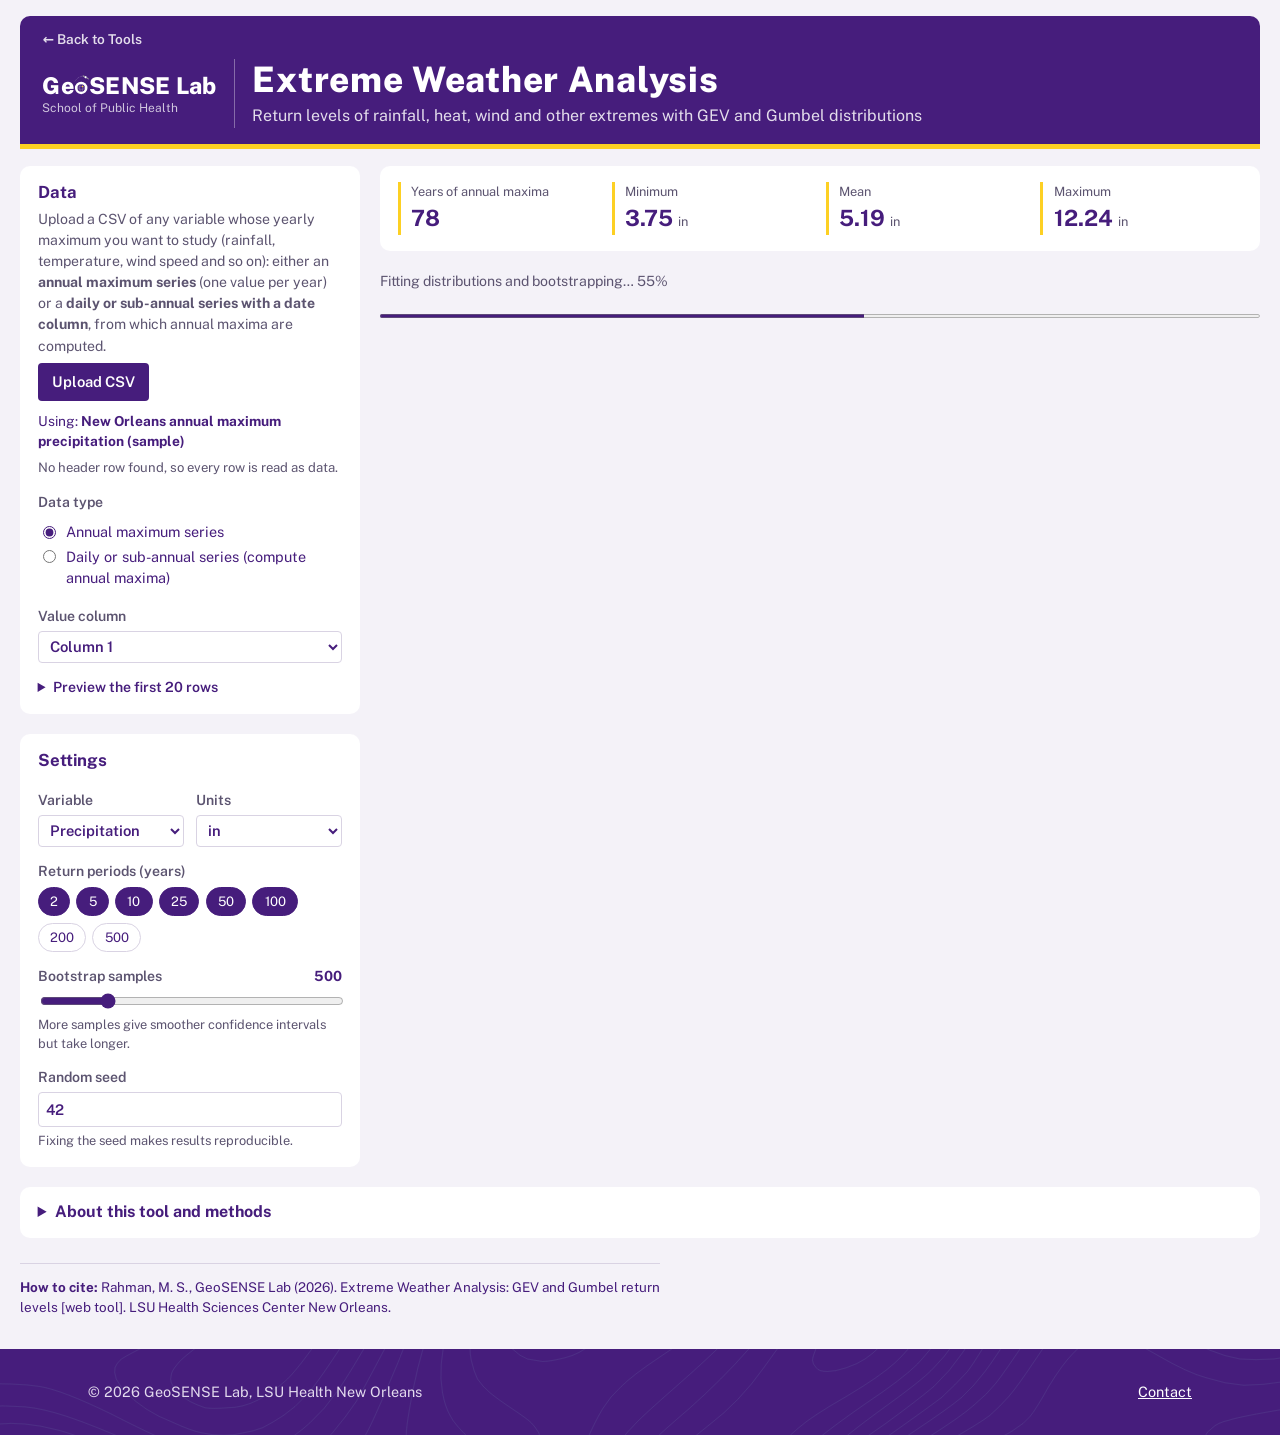
==== tools/extreme-weather/index.html @ 5d40f3b7 "Update Extreme Weather build from shaheen0901/extreme-weather@1d66983" ====
<!doctype html>
<html lang="en">
  <head>
    <meta charset="UTF-8" />
    <link rel="icon" type="image/svg+xml" href="./favicon.svg" />
    <meta name="viewport" content="width=device-width, initial-scale=1.0" />
    <meta name="description" content="Estimate return levels of extreme rainfall, heat, wind and other events with GEV and Gumbel distributions and bootstrap confidence intervals." />
    <link rel="preconnect" href="https://fonts.googleapis.com" />
    <link rel="preconnect" href="https://fonts.gstatic.com" crossorigin />
    <link href="https://fonts.googleapis.com/css2?family=Public+Sans:wght@400;600;700;800&display=swap" rel="stylesheet" />
    <title>Extreme Weather Analysis</title>
    <script type="module" crossorigin src="./assets/index-BOCvIs3c.js"></script>
    <link rel="stylesheet" crossorigin href="./assets/index-DHsHz8c8.css">
  </head>
  <body>
    <div id="root"></div>
  </body>
</html>
---- tools/extreme-weather/assets/index-DHsHz8c8.css ----
:root{--lsu-purple:#461d7c;--lsu-gold:#fdd023;--hover-dark:#000;--bg:#f4f2f8;--panel:#fff;--ink:#461d7c;--ink-2:#5c5470;--line:#d9d3e3;--accent:var(--lsu-purple);--accent-ink:#fff;--haze:#fff6d1;--error:#a3302a;--radius-sm:4px;--radius-lg:10px;color:var(--ink);background:var(--bg);--lightningcss-light:initial;--lightningcss-dark: ;color-scheme:light;font-family:Public Sans,system-ui,-apple-system,Segoe UI,Roboto,sans-serif;font-size:16px;line-height:1.5}*{box-sizing:border-box}body{margin:0}html,body{overflow-x:clip}h1,h2{margin:0;line-height:1.2}h2{color:var(--lsu-purple);margin-bottom:.5rem;font-size:1.05rem;font-weight:700}a{color:var(--accent)}code{background:var(--panel);border-radius:var(--radius-sm);padding:0 .25em;font-size:.9em}:focus-visible{outline:3px solid var(--accent);outline-offset:2px}.sr-only{clip:rect(0 0 0 0);white-space:nowrap;border:0;width:1px;height:1px;margin:-1px;padding:0;position:absolute;overflow:hidden}.app{max-width:1440px;margin:0 auto;padding:1rem 1.25rem 2rem}.masthead{background:var(--lsu-purple);color:#fff;border-bottom:5px solid var(--lsu-gold);border-radius:var(--radius-lg) var(--radius-lg) 0 0;padding:.7rem 1.4rem 1rem}.masthead-row{flex-wrap:wrap;justify-content:space-between;align-items:center;gap:1rem;display:flex}.back-link{color:#ffffffd9;margin-bottom:.6rem;font-size:.85rem;font-weight:600;text-decoration:none;display:inline-block}.back-link:hover{color:var(--lsu-gold);text-decoration:underline}.masthead h1{letter-spacing:.02em;font-size:2.2rem;font-weight:800}.tagline{color:#ffffffd9;margin:.15rem 0 0}.updated{text-align:right;color:#fffc;margin:0;font-size:.85rem}.masthead :focus-visible{outline-color:var(--lsu-gold)}.brand{align-items:center;gap:1.1rem;display:flex}.brand-divider{background:#ffffff59;align-self:stretch;width:1px}.gs-brand{color:#fff;flex-direction:column;line-height:1.1;text-decoration:none;display:flex}.gs-word{letter-spacing:.01em;white-space:nowrap;font-size:1.45rem;font-weight:800}.gs-brand small{color:#ffffffbf;margin-top:.2rem;font-size:.75rem}.globe-o{vertical-align:baseline;width:.62em;height:1em;margin:0 .02em;display:inline-block}.banner{background:var(--haze);border-left:4px solid var(--lsu-gold);margin:0;padding:.55rem .9rem;font-size:.9rem}.layout{grid-template-columns:340px minmax(0,1fr);align-items:start;gap:1.25rem;margin-top:1.1rem;display:grid}.side{flex-direction:column;gap:1.25rem;display:flex}.side>section,.panel,.summary{background:var(--panel);border-radius:var(--radius-lg);padding:1rem 1.1rem}.results{flex-direction:column;gap:1.25rem;min-width:0;display:flex}.results>div{flex-direction:column;gap:1.25rem;display:flex}.two-col{grid-template-columns:minmax(0,1.4fr) minmax(0,1fr);align-items:start;gap:1.25rem;display:grid}@media (width<=960px){.layout,.two-col{grid-template-columns:minmax(0,1fr)}.brand{flex-wrap:wrap}.gs-word{font-size:1.15rem}.masthead h1{font-size:1.7rem}}input[type=number],input[type=text],select{font:inherit;color:var(--ink);border:1px solid var(--line);border-radius:var(--radius-sm);background:#fff;width:100%;min-width:0;padding:.35rem .45rem;font-size:.92rem}.chip{font:inherit;border:1px solid var(--line);color:var(--ink);cursor:pointer;background:#fff;border-radius:999px;padding:.25rem .7rem;font-size:.82rem}.chip.active{background:var(--lsu-purple);color:#fff;border-color:var(--lsu-purple)}.chip:hover:not(.active){border-color:var(--hover-dark)}.btn{font:inherit;cursor:pointer;border-radius:var(--radius-sm);border:1px solid var(--accent);background:var(--accent);color:var(--accent-ink);padding:.5rem .9rem;font-size:.92rem;font-weight:600}.btn.secondary{color:var(--accent);background:#fff}.btn:not(:disabled):hover{background:var(--hover-dark);border-color:var(--hover-dark)}.btn.secondary:not(:disabled):hover{color:var(--lsu-purple);background:#f1ecf8}.btn:disabled{opacity:.45;cursor:not-allowed}.link-btn{font:inherit;color:var(--accent);cursor:pointer;background:0 0;border:0;margin-top:.5rem;padding:0;font-size:.85rem;text-decoration:underline}.icon-btn{color:var(--ink-2);cursor:pointer;border-radius:var(--radius-sm);background:0 0;border:0;padding:.1rem .35rem;font-size:1.1rem;line-height:1}.icon-btn:hover{background:var(--bg);color:var(--ink)}.download .btn{width:100%;margin-top:.3rem}.state-dl{grid-template-columns:1fr auto;gap:.5rem;margin-top:.7rem;display:grid}.state-dl .btn{width:auto;margin-top:0}.table-scroll{overflow-x:auto}table{border-collapse:collapse;width:100%;font-size:.86rem}th{text-align:left;color:var(--ink-2);border-bottom:1px solid var(--line);padding:.3rem .35rem;font-weight:600}td{vertical-align:middle;border-bottom:1px solid #eef1f3;padding:.35rem}.num{text-align:right;font-variant-numeric:tabular-nums;white-space:nowrap}.dot{vertical-align:0;border-radius:50%;width:10px;height:10px;margin-right:.45rem;display:inline-block}.muted{color:var(--ink-2);margin:0 0 .4rem;font-size:.88rem}.notice{background:var(--haze);border-radius:var(--radius-sm);margin:0 0 .6rem;padding:.4rem .6rem;font-size:.86rem}.error{color:var(--error);font-size:.86rem}.chart{position:relative}.check{cursor:pointer;align-items:center;gap:.4rem;font-size:.88rem;display:inline-flex}.chart-empty{text-align:center;min-height:200px;color:var(--ink-2);border:1px dashed var(--line);border-radius:var(--radius-sm);place-items:center;padding:1rem;display:grid}.chart-empty p{max-width:44ch;margin:0}.about{background:var(--panel);border-radius:var(--radius-lg);margin-top:1.25rem;padding:.85rem 1.1rem}.about summary{cursor:pointer;color:var(--lsu-purple);font-weight:700}.about-body{max-width:80ch;margin-top:.6rem;font-size:.92rem}.about-body h3{color:var(--lsu-purple);margin:.9rem 0 .3rem;font-size:.95rem}.about-body ul{margin:0 0 .5rem;padding-left:1.2rem}.about-body li{margin-bottom:.25rem}.foot{border-top:1px solid var(--line);color:var(--ink-2);max-width:80ch;margin-top:1.6rem;padding-top:.8rem;font-size:.84rem}.foot p{margin:0 0 .35rem}.foot .cite{color:var(--ink)}.site-foot{background:var(--lsu-purple) url(../contours-dark.svg) 400px 300px / 1500px repeat;color:#e3daee;margin:2rem calc(50% - 50vw) -2rem;padding:2rem 0;font-size:.9rem}.site-foot-inner{flex-wrap:wrap;justify-content:space-between;gap:1rem;max-width:72rem;margin:0 auto;padding:0 1.5rem;display:flex}.site-foot a{color:#fff}.site-foot a:hover{color:var(--lsu-gold)}.site-foot :focus-visible{outline-color:var(--lsu-gold)}.status{max-width:60ch;margin:4rem auto;padding:0 1rem}.status h1{margin-bottom:.6rem;font-size:1.5rem}@media (prefers-reduced-motion:reduce){*{transition:none!important;animation:none!important}}.panel-head{flex-wrap:wrap;justify-content:space-between;align-items:center;gap:.5rem 1rem;margin-bottom:.5rem;display:flex}.panel-head h2{margin:0}.clear-btn{width:auto;padding:.4rem .85rem;font-size:.88rem}.side h2{margin-bottom:.4rem}.field{color:var(--ink-2);flex-direction:column;gap:.25rem;margin-top:.85rem;font-size:.88rem;font-weight:600;display:flex}.field small{font-size:.8rem;font-weight:400}.field-row{justify-content:space-between;display:flex}.field output{color:var(--ink);font-weight:700}input[type=range]{width:100%;accent-color:var(--lsu-purple)}fieldset.radio,fieldset.chips-field{border:0;min-width:0;margin:.85rem 0 0;padding:0}fieldset.radio legend,fieldset.chips-field legend{color:var(--ink-2);margin-bottom:.3rem;padding:0;font-size:.88rem;font-weight:600}fieldset.radio label{color:var(--ink);cursor:pointer;align-items:flex-start;gap:.45rem;margin:.2rem 0;font-size:.9rem;display:flex}fieldset.radio input{accent-color:var(--lsu-purple);margin-top:.3rem}.chips{flex-wrap:wrap;gap:.4rem;display:flex}.file-btn{cursor:pointer;border-radius:var(--radius-sm);background:var(--accent);color:#fff;padding:.5rem .9rem;font-size:.92rem;font-weight:600;display:inline-block}.file-btn:hover{background:var(--hover-dark)}.file-btn:focus-within{outline:3px solid var(--accent);outline-offset:2px}.file-btn input{opacity:0;width:1px;height:1px;position:absolute}.source{overflow-wrap:anywhere;margin:.6rem 0 0;font-size:.86rem}.source .link-btn{margin:0 0 0 .5rem}.hint{color:var(--ink-2);margin:.4rem 0 0;font-size:.82rem}.preview{margin-top:.85rem;font-size:.88rem}.preview summary{cursor:pointer;color:var(--lsu-purple);font-weight:600}.preview .table-scroll{max-height:320px;margin-top:.4rem;overflow:auto}.preview .table-scroll.short{max-height:240px}.preview .btn{margin-top:.6rem}.stat-row{grid-template-columns:repeat(auto-fit,minmax(130px,1fr));gap:.75rem;margin:0;display:grid}.stat-row div{border-left:3px solid var(--lsu-gold);padding-left:.65rem}.stat-row dt{color:var(--ink-2);font-size:.8rem}.stat-row dd{margin:0;font-size:1.4rem;font-weight:700}.stat-row small{color:var(--ink-2);font-size:.8rem;font-weight:400}.summary .notice,.summary .error{margin:.75rem 0 0}.progress{color:var(--ink-2);flex-direction:column;gap:.35rem;font-size:.88rem;display:flex}.progress progress{width:100%;height:8px;accent-color:var(--lsu-purple)}.stale{opacity:.55;transition:opacity .15s}.chart-wait{place-items:center;min-height:440px;display:grid}.btn.small{width:auto;padding:.4rem .85rem;font-size:.86rem}.results-table th{white-space:nowrap}.results-table th.gev{color:#c0392b}.results-table th.gum{color:#1f4e9c}.results-table td.num{font-variant-numeric:tabular-nums;white-space:nowrap}.results-table td.strong{font-weight:700}.panel>.muted:last-child{margin:.6rem 0 0}.aic{grid-template-columns:1fr 1fr;gap:.75rem;margin:.5rem 0 .75rem;display:grid}.aic div{border:1px solid var(--line);border-radius:var(--radius-sm);padding:.6rem .75rem}.aic div.best{border-color:var(--lsu-purple);box-shadow:inset 4px 0 0 var(--lsu-gold)}.aic dt{color:var(--ink-2);font-size:.85rem}.aic dd{font-variant-numeric:tabular-nums;margin:0;font-size:1.5rem;font-weight:700}.diagnostics summary{cursor:pointer;color:var(--lsu-purple);font-weight:700}.diagnostics .two-col{margin-top:.8rem}.params h3{margin:.4rem 0 .2rem;font-size:.98rem}.params ul{margin:0 0 .5rem;padding-left:1.2rem;font-size:.92rem}.field-pair{grid-template-columns:1fr 1fr;gap:.75rem;display:grid}.field-pair .field{margin-top:.85rem}
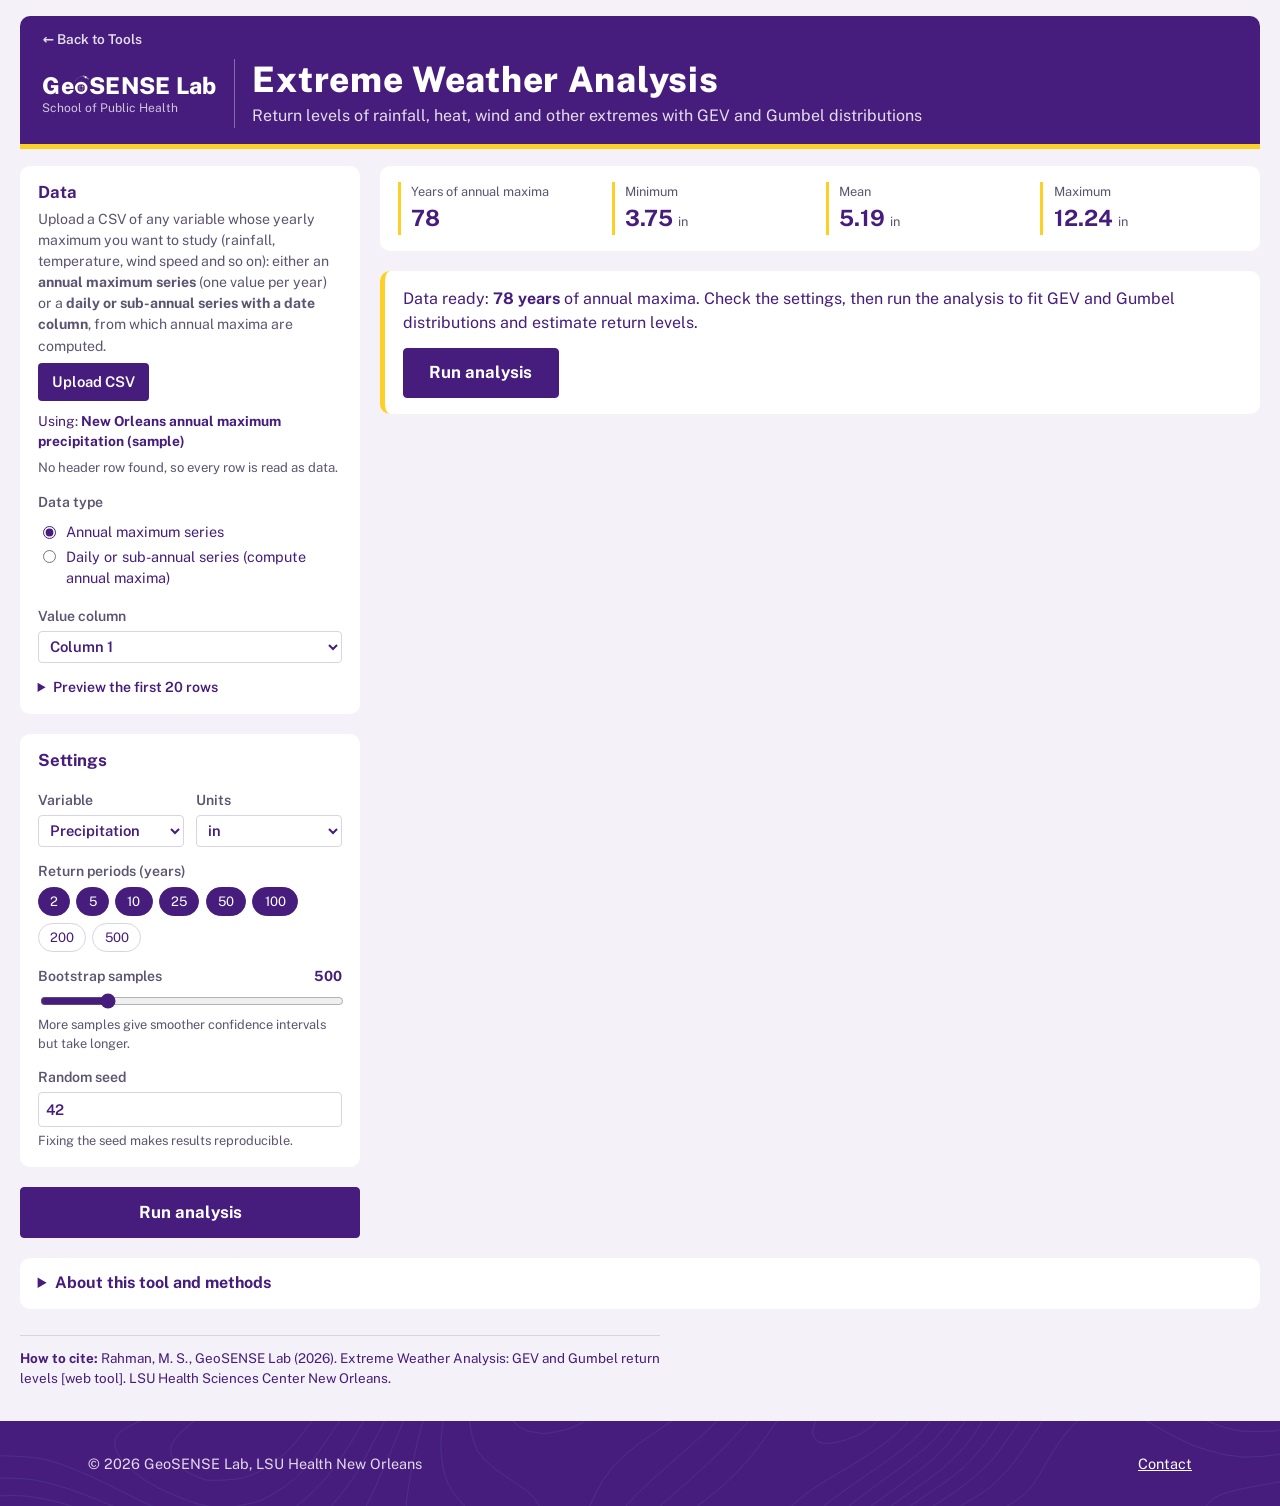
==== commit 4a0bcfcf: "Update Extreme Weather build from shaheen0901/extreme-weather@75c34a4" ====
--- a/tools/extreme-weather/index.html
+++ b/tools/extreme-weather/index.html
@@ -9,8 +9,8 @@
     <link rel="preconnect" href="https://fonts.gstatic.com" crossorigin />
     <link href="https://fonts.googleapis.com/css2?family=Public+Sans:wght@400;600;700;800&display=swap" rel="stylesheet" />
     <title>Extreme Weather Analysis</title>
-    <script type="module" crossorigin src="./assets/index-BOCvIs3c.js"></script>
-    <link rel="stylesheet" crossorigin href="./assets/index-DHsHz8c8.css">
+    <script type="module" crossorigin src="./assets/index-CHpJdyqD.js"></script>
+    <link rel="stylesheet" crossorigin href="./assets/index-BZBSYqC0.css">
   </head>
   <body>
     <div id="root"></div>
--- a/tools/extreme-weather/assets/index-BZBSYqC0.css
+++ b/tools/extreme-weather/assets/index-BZBSYqC0.css
@@ -0,0 +1 @@
+:root{--lsu-purple:#461d7c;--lsu-gold:#fdd023;--hover-dark:#000;--bg:#f4f2f8;--panel:#fff;--ink:#461d7c;--ink-2:#5c5470;--line:#d9d3e3;--accent:var(--lsu-purple);--accent-ink:#fff;--haze:#fff6d1;--error:#a3302a;--radius-sm:4px;--radius-lg:10px;color:var(--ink);background:var(--bg);--lightningcss-light:initial;--lightningcss-dark: ;color-scheme:light;font-family:Public Sans,system-ui,-apple-system,Segoe UI,Roboto,sans-serif;font-size:16px;line-height:1.5}*{box-sizing:border-box}body{margin:0}html,body{overflow-x:clip}h1,h2{margin:0;line-height:1.2}h2{color:var(--lsu-purple);margin-bottom:.5rem;font-size:1.05rem;font-weight:700}a{color:var(--accent)}code{background:var(--panel);border-radius:var(--radius-sm);padding:0 .25em;font-size:.9em}:focus-visible{outline:3px solid var(--accent);outline-offset:2px}.sr-only{clip:rect(0 0 0 0);white-space:nowrap;border:0;width:1px;height:1px;margin:-1px;padding:0;position:absolute;overflow:hidden}.app{max-width:1440px;margin:0 auto;padding:1rem 1.25rem 2rem}.masthead{background:var(--lsu-purple);color:#fff;border-bottom:5px solid var(--lsu-gold);border-radius:var(--radius-lg) var(--radius-lg) 0 0;padding:.7rem 1.4rem 1rem}.masthead-row{flex-wrap:wrap;justify-content:space-between;align-items:center;gap:1rem;display:flex}.back-link{color:#ffffffd9;margin-bottom:.6rem;font-size:.85rem;font-weight:600;text-decoration:none;display:inline-block}.back-link:hover{color:var(--lsu-gold);text-decoration:underline}.masthead h1{letter-spacing:.02em;font-size:2.2rem;font-weight:800}.tagline{color:#ffffffd9;margin:.15rem 0 0}.updated{text-align:right;color:#fffc;margin:0;font-size:.85rem}.masthead :focus-visible{outline-color:var(--lsu-gold)}.brand{align-items:center;gap:1.1rem;display:flex}.brand-divider{background:#ffffff59;align-self:stretch;width:1px}.gs-brand{color:#fff;flex-direction:column;line-height:1.1;text-decoration:none;display:flex}.gs-word{letter-spacing:.01em;white-space:nowrap;font-size:1.45rem;font-weight:800}.gs-brand small{color:#ffffffbf;margin-top:.2rem;font-size:.75rem}.globe-o{vertical-align:baseline;width:.62em;height:1em;margin:0 .02em;display:inline-block}.banner{background:var(--haze);border-left:4px solid var(--lsu-gold);margin:0;padding:.55rem .9rem;font-size:.9rem}.layout{grid-template-columns:340px minmax(0,1fr);align-items:start;gap:1.25rem;margin-top:1.1rem;display:grid}.side{flex-direction:column;gap:1.25rem;display:flex}.side>section,.panel,.summary{background:var(--panel);border-radius:var(--radius-lg);padding:1rem 1.1rem}.results{flex-direction:column;gap:1.25rem;min-width:0;display:flex}.results>div{flex-direction:column;gap:1.25rem;display:flex}.two-col{grid-template-columns:minmax(0,1.4fr) minmax(0,1fr);align-items:start;gap:1.25rem;display:grid}@media (width<=960px){.layout,.two-col{grid-template-columns:minmax(0,1fr)}.brand{flex-wrap:wrap}.gs-word{font-size:1.15rem}.masthead h1{font-size:1.7rem}}input[type=number],input[type=text],select{font:inherit;color:var(--ink);border:1px solid var(--line);border-radius:var(--radius-sm);background:#fff;width:100%;min-width:0;padding:.35rem .45rem;font-size:.92rem}.chip{font:inherit;border:1px solid var(--line);color:var(--ink);cursor:pointer;background:#fff;border-radius:999px;padding:.25rem .7rem;font-size:.82rem}.chip.active{background:var(--lsu-purple);color:#fff;border-color:var(--lsu-purple)}.chip:hover:not(.active){border-color:var(--hover-dark)}.btn{font:inherit;cursor:pointer;border-radius:var(--radius-sm);border:1px solid var(--accent);background:var(--accent);color:var(--accent-ink);padding:.5rem .9rem;font-size:.92rem;font-weight:600}.btn.secondary{color:var(--accent);background:#fff}.btn:not(:disabled):hover{background:var(--hover-dark);border-color:var(--hover-dark)}.btn.secondary:not(:disabled):hover{color:var(--lsu-purple);background:#f1ecf8}.btn:disabled{opacity:.45;cursor:not-allowed}.link-btn{font:inherit;color:var(--accent);cursor:pointer;background:0 0;border:0;margin-top:.5rem;padding:0;font-size:.85rem;text-decoration:underline}.icon-btn{color:var(--ink-2);cursor:pointer;border-radius:var(--radius-sm);background:0 0;border:0;padding:.1rem .35rem;font-size:1.1rem;line-height:1}.icon-btn:hover{background:var(--bg);color:var(--ink)}.download .btn{width:100%;margin-top:.3rem}.state-dl{grid-template-columns:1fr auto;gap:.5rem;margin-top:.7rem;display:grid}.state-dl .btn{width:auto;margin-top:0}.table-scroll{overflow-x:auto}table{border-collapse:collapse;width:100%;font-size:.86rem}th{text-align:left;color:var(--ink-2);border-bottom:1px solid var(--line);padding:.3rem .35rem;font-weight:600}td{vertical-align:middle;border-bottom:1px solid #eef1f3;padding:.35rem}.num{text-align:right;font-variant-numeric:tabular-nums;white-space:nowrap}.dot{vertical-align:0;border-radius:50%;width:10px;height:10px;margin-right:.45rem;display:inline-block}.muted{color:var(--ink-2);margin:0 0 .4rem;font-size:.88rem}.notice{background:var(--haze);border-radius:var(--radius-sm);margin:0 0 .6rem;padding:.4rem .6rem;font-size:.86rem}.error{color:var(--error);font-size:.86rem}.chart{position:relative}.check{cursor:pointer;align-items:center;gap:.4rem;font-size:.88rem;display:inline-flex}.chart-empty{text-align:center;min-height:200px;color:var(--ink-2);border:1px dashed var(--line);border-radius:var(--radius-sm);place-items:center;padding:1rem;display:grid}.chart-empty p{max-width:44ch;margin:0}.about{background:var(--panel);border-radius:var(--radius-lg);margin-top:1.25rem;padding:.85rem 1.1rem}.about summary{cursor:pointer;color:var(--lsu-purple);font-weight:700}.about-body{max-width:80ch;margin-top:.6rem;font-size:.92rem}.about-body h3{color:var(--lsu-purple);margin:.9rem 0 .3rem;font-size:.95rem}.about-body ul{margin:0 0 .5rem;padding-left:1.2rem}.about-body li{margin-bottom:.25rem}.foot{border-top:1px solid var(--line);color:var(--ink-2);max-width:80ch;margin-top:1.6rem;padding-top:.8rem;font-size:.84rem}.foot p{margin:0 0 .35rem}.foot .cite{color:var(--ink)}.site-foot{background:var(--lsu-purple) url(../contours-dark.svg) 400px 300px / 1500px repeat;color:#e3daee;margin:2rem calc(50% - 50vw) -2rem;padding:2rem 0;font-size:.9rem}.site-foot-inner{flex-wrap:wrap;justify-content:space-between;gap:1rem;max-width:72rem;margin:0 auto;padding:0 1.5rem;display:flex}.site-foot a{color:#fff}.site-foot a:hover{color:var(--lsu-gold)}.site-foot :focus-visible{outline-color:var(--lsu-gold)}.status{max-width:60ch;margin:4rem auto;padding:0 1rem}.status h1{margin-bottom:.6rem;font-size:1.5rem}@media (prefers-reduced-motion:reduce){*{transition:none!important;animation:none!important}}.panel-head{flex-wrap:wrap;justify-content:space-between;align-items:center;gap:.5rem 1rem;margin-bottom:.5rem;display:flex}.panel-head h2{margin:0}.clear-btn{width:auto;padding:.4rem .85rem;font-size:.88rem}.side h2{margin-bottom:.4rem}.field{color:var(--ink-2);flex-direction:column;gap:.25rem;margin-top:.85rem;font-size:.88rem;font-weight:600;display:flex}.field small{font-size:.8rem;font-weight:400}.field-row{justify-content:space-between;display:flex}.field output{color:var(--ink);font-weight:700}input[type=range]{width:100%;accent-color:var(--lsu-purple)}fieldset.radio,fieldset.chips-field{border:0;min-width:0;margin:.85rem 0 0;padding:0}fieldset.radio legend,fieldset.chips-field legend{color:var(--ink-2);margin-bottom:.3rem;padding:0;font-size:.88rem;font-weight:600}fieldset.radio label{color:var(--ink);cursor:pointer;align-items:flex-start;gap:.45rem;margin:.2rem 0;font-size:.9rem;display:flex}fieldset.radio input{accent-color:var(--lsu-purple);margin-top:.3rem}.chips{flex-wrap:wrap;gap:.4rem;display:flex}.file-btn{cursor:pointer;border-radius:var(--radius-sm);background:var(--accent);color:#fff;padding:.5rem .9rem;font-size:.92rem;font-weight:600;display:inline-block}.file-btn:hover{background:var(--hover-dark)}.file-btn:focus-within{outline:3px solid var(--accent);outline-offset:2px}.file-btn input{opacity:0;width:1px;height:1px;position:absolute}.source{overflow-wrap:anywhere;margin:.6rem 0 0;font-size:.86rem}.source .link-btn{margin:0 0 0 .5rem}.hint{color:var(--ink-2);margin:.4rem 0 0;font-size:.82rem}.preview{margin-top:.85rem;font-size:.88rem}.preview summary{cursor:pointer;color:var(--lsu-purple);font-weight:600}.preview .table-scroll{max-height:320px;margin-top:.4rem;overflow:auto}.preview .table-scroll.short{max-height:240px}.preview .btn{margin-top:.6rem}.stat-row{grid-template-columns:repeat(auto-fit,minmax(130px,1fr));gap:.75rem;margin:0;display:grid}.stat-row div{border-left:3px solid var(--lsu-gold);padding-left:.65rem}.stat-row dt{color:var(--ink-2);font-size:.8rem}.stat-row dd{margin:0;font-size:1.4rem;font-weight:700}.stat-row small{color:var(--ink-2);font-size:.8rem;font-weight:400}.summary .notice,.summary .error{margin:.75rem 0 0}.progress{color:var(--ink-2);flex-direction:column;gap:.35rem;font-size:.88rem;display:flex}.progress progress{width:100%;height:8px;accent-color:var(--lsu-purple)}.stale{opacity:.55;transition:opacity .15s}.chart-wait{place-items:center;min-height:440px;display:grid}.btn.small{width:auto;padding:.4rem .85rem;font-size:.86rem}.results-table th{white-space:nowrap}.results-table th.gev{color:#c0392b}.results-table th.gum{color:#1f4e9c}.results-table td.num{font-variant-numeric:tabular-nums;white-space:nowrap}.results-table td.strong{font-weight:700}.panel>.muted:last-child{margin:.6rem 0 0}.aic{grid-template-columns:1fr 1fr;gap:.75rem;margin:.5rem 0 .75rem;display:grid}.aic div{border:1px solid var(--line);border-radius:var(--radius-sm);padding:.6rem .75rem}.aic div.best{border-color:var(--lsu-purple);box-shadow:inset 4px 0 0 var(--lsu-gold)}.aic dt{color:var(--ink-2);font-size:.85rem}.aic dd{font-variant-numeric:tabular-nums;margin:0;font-size:1.5rem;font-weight:700}.diagnostics summary{cursor:pointer;color:var(--lsu-purple);font-weight:700}.diagnostics .two-col{margin-top:.8rem}.params h3{margin:.4rem 0 .2rem;font-size:.98rem}.params ul{margin:0 0 .5rem;padding-left:1.2rem;font-size:.92rem}.field-pair{grid-template-columns:1fr 1fr;gap:.75rem;display:grid}.field-pair .field{margin-top:.85rem}.run-box{flex-direction:column;gap:.4rem;display:flex}.run-btn{width:100%;padding:.75rem 1rem;font-size:1.05rem;font-weight:700}.run-box small{color:var(--ink-2);font-size:.8rem}.run-prompt{border-left:5px solid var(--lsu-gold);flex-direction:column;align-items:flex-start;gap:.8rem;display:flex}.run-prompt p{margin:0}.run-prompt .run-btn{width:auto;padding:.7rem 1.6rem}.notice.outdated{flex-wrap:wrap;justify-content:space-between;align-items:center;gap:.6rem;margin:0;padding:.6rem .8rem;font-size:.92rem;display:flex}
